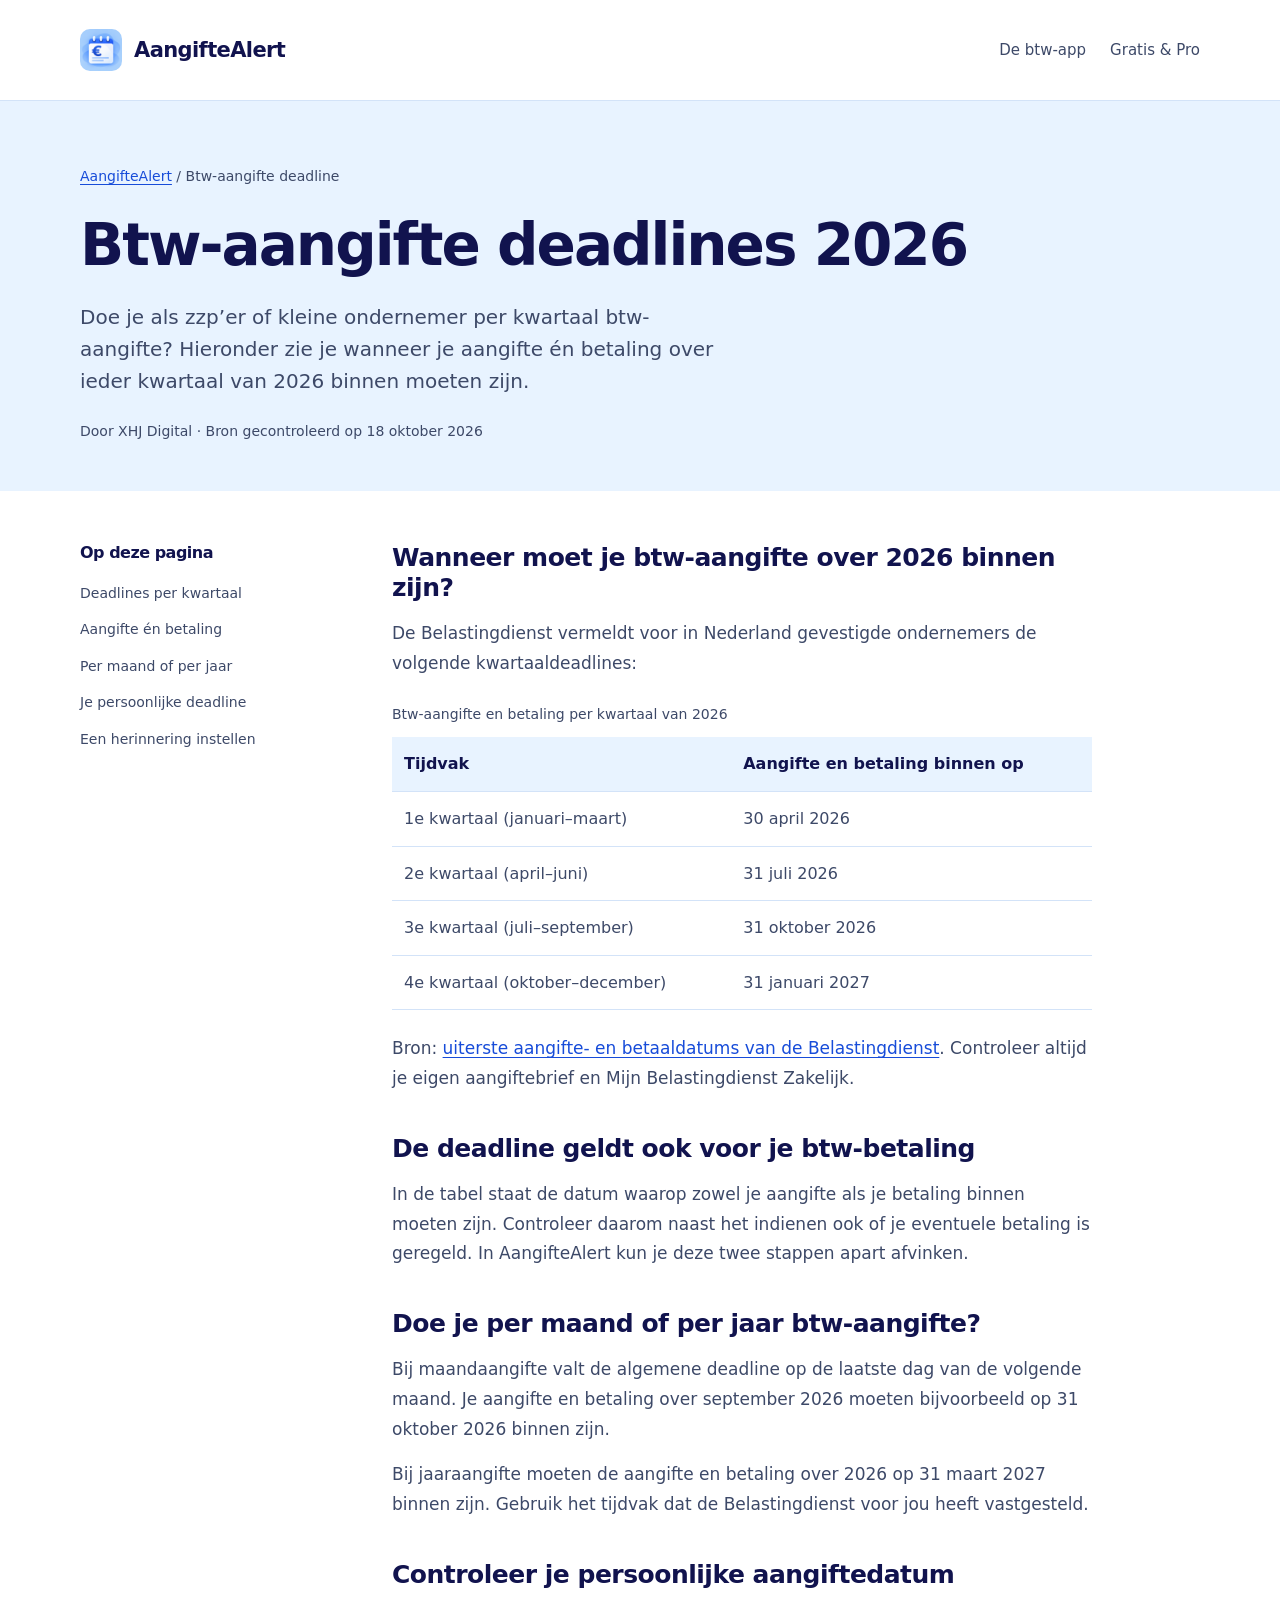
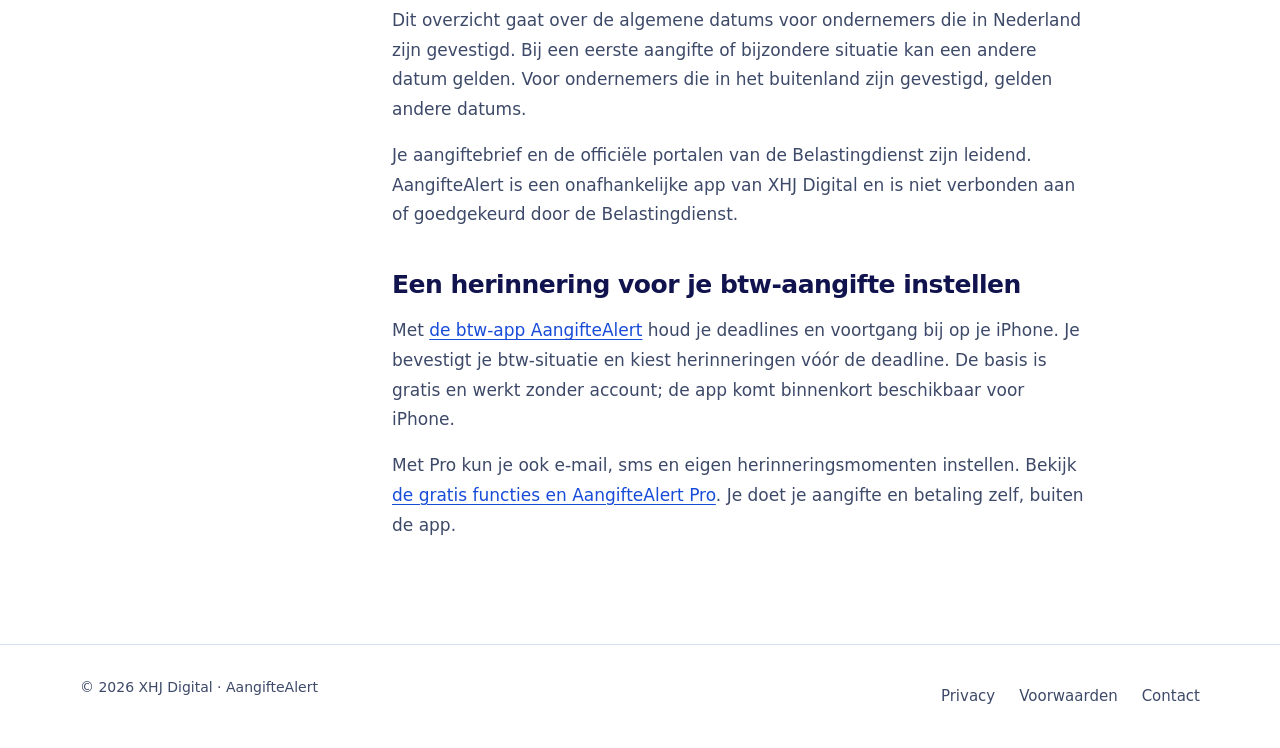
==== btw-aangifte-deadline/index.html @ 1b1a4b18 "Improve search metadata, add VAT deadline guide and sitemap" ====
<!doctype html>
<html lang="nl">
<head>
  <meta charset="utf-8">
  <meta name="viewport" content="width=device-width,initial-scale=1">
  <title>Btw-aangifte deadline 2026: alle kwartalen | AangifteAlert</title>
  <meta name="description" content="Wanneer moet je btw-aangifte over 2026 binnen zijn? Bekijk alle kwartaaldeadlines en betaaldatums, met uitleg over maand- en jaaraangifte en herinneringen.">
  <link rel="canonical" href="https://aangiftealert.nl/btw-aangifte-deadline/">
  <meta name="theme-color" content="#a7ceff">
  <meta property="og:type" content="website">
  <meta property="og:locale" content="nl_NL">
  <meta property="og:site_name" content="AangifteAlert">
  <meta property="og:title" content="Btw-aangifte deadline 2026: alle kwartalen | AangifteAlert">
  <meta property="og:description" content="Alle kwartaaldeadlines en betaaldatums voor je btw-aangifte over 2026, met de Belastingdienst als bron.">
  <meta property="og:url" content="https://aangiftealert.nl/btw-aangifte-deadline/">
  <meta property="og:image" content="https://aangiftealert.nl/assets/app-icon.png">
  <meta property="og:image:alt" content="Het app-icoon van AangifteAlert">
  <meta name="twitter:card" content="summary">
  <link rel="icon" href="../assets/app-icon-small.png?v=20261018" type="image/png">
  <link rel="stylesheet" href="../styles.css?v=20261011-1">
  <link rel="stylesheet" href="../guide.css?v=20261018-1">
  <script type="application/ld+json">
  {
    "@context": "https://schema.org",
    "@graph": [
      {
        "@type": "WebPage",
        "@id": "https://aangiftealert.nl/btw-aangifte-deadline/#webpage",
        "url": "https://aangiftealert.nl/btw-aangifte-deadline/",
        "name": "Btw-aangifte deadline 2026: alle kwartalen | AangifteAlert",
        "description": "Kwartaaldeadlines en betaaldatums voor de btw-aangifte over 2026 voor in Nederland gevestigde ondernemers.",
        "inLanguage": "nl-NL",
        "dateModified": "2026-10-18",
        "isPartOf": { "@id": "https://aangiftealert.nl/#website" },
        "publisher": { "@id": "https://aangiftealert.nl/#organization" },
        "breadcrumb": { "@id": "https://aangiftealert.nl/btw-aangifte-deadline/#breadcrumb" },
        "citation": "https://www.belastingdienst.nl/wps/wcm/connect/nl/btw/content/uiterste-aangifte-en-betaaldatums"
      },
      {
        "@type": "BreadcrumbList",
        "@id": "https://aangiftealert.nl/btw-aangifte-deadline/#breadcrumb",
        "itemListElement": [
          { "@type": "ListItem", "position": 1, "name": "AangifteAlert", "item": "https://aangiftealert.nl/" },
          { "@type": "ListItem", "position": 2, "name": "Btw-aangifte deadline 2026", "item": "https://aangiftealert.nl/btw-aangifte-deadline/" }
        ]
      }
    ]
  }
  </script>
</head>
<body>
  <a class="skip" href="#inhoud">Ga naar inhoud</a>
  <header class="header"><div class="wrap">
    <a class="brand" href="../"><img src="../assets/app-icon-small.png?v=20261018" width="42" height="42" alt="">AangifteAlert</a>
    <nav aria-label="Hoofdnavigatie"><a href="../">De btw-app</a><a href="../#prijzen">Gratis &amp; Pro</a></nav>
  </div></header>
  <main id="inhoud">
    <div class="intro"><div class="wrap">
      <p class="breadcrumb"><a href="../">AangifteAlert</a> / Btw-aangifte deadline</p>
      <h1>Btw-aangifte deadlines 2026</h1>
      <p>Doe je als zzp’er of kleine ondernemer per kwartaal btw-aangifte? Hieronder zie je wanneer je aangifte én betaling over ieder kwartaal van 2026 binnen moeten zijn.</p>
      <div class="date">Door XHJ Digital · Bron gecontroleerd op <time datetime="2026-10-18">18 oktober 2026</time></div>
    </div></div>
    <div class="wrap layout">
      <aside class="toc" aria-label="Inhoudsopgave"><h2>Op deze pagina</h2><ol>
        <li><a href="#kwartaal">Deadlines per kwartaal</a></li>
        <li><a href="#betalen">Aangifte én betaling</a></li>
        <li><a href="#tijdvak">Per maand of per jaar</a></li>
        <li><a href="#persoonlijk">Je persoonlijke deadline</a></li>
        <li><a href="#herinnering">Een herinnering instellen</a></li>
      </ol></aside>
      <article aria-label="Uitleg over btw-aangifte deadlines">
        <section id="kwartaal">
          <h2>Wanneer moet je btw-aangifte over 2026 binnen zijn?</h2>
          <p>De Belastingdienst vermeldt voor in Nederland gevestigde ondernemers de volgende kwartaaldeadlines:</p>
          <div class="deadline-table"><table>
            <caption>Btw-aangifte en betaling per kwartaal van 2026</caption>
            <thead><tr><th scope="col">Tijdvak</th><th scope="col">Aangifte en betaling binnen op</th></tr></thead>
            <tbody>
              <tr><th scope="row">1e kwartaal (januari–maart)</th><td><time datetime="2026-04-30">30 april 2026</time></td></tr>
              <tr><th scope="row">2e kwartaal (april–juni)</th><td><time datetime="2026-07-31">31 juli 2026</time></td></tr>
              <tr><th scope="row">3e kwartaal (juli–september)</th><td><time datetime="2026-10-31">31 oktober 2026</time></td></tr>
              <tr><th scope="row">4e kwartaal (oktober–december)</th><td><time datetime="2027-01-31">31 januari 2027</time></td></tr>
            </tbody>
          </table></div>
          <p>Bron: <a href="https://www.belastingdienst.nl/wps/wcm/connect/nl/btw/content/uiterste-aangifte-en-betaaldatums">uiterste aangifte- en betaaldatums van de Belastingdienst</a>. Controleer altijd je eigen aangiftebrief en Mijn Belastingdienst Zakelijk.</p>
        </section>
        <section id="betalen">
          <h2>De deadline geldt ook voor je btw-betaling</h2>
          <p>In de tabel staat de datum waarop zowel je aangifte als je betaling binnen moeten zijn. Controleer daarom naast het indienen ook of je eventuele betaling is geregeld. In AangifteAlert kun je deze twee stappen apart afvinken.</p>
        </section>
        <section id="tijdvak">
          <h2>Doe je per maand of per jaar btw-aangifte?</h2>
          <p>Bij maandaangifte valt de algemene deadline op de laatste dag van de volgende maand. Je aangifte en betaling over september 2026 moeten bijvoorbeeld op <time datetime="2026-10-31">31 oktober 2026</time> binnen zijn.</p>
          <p>Bij jaaraangifte moeten de aangifte en betaling over 2026 op <time datetime="2027-03-31">31 maart 2027</time> binnen zijn. Gebruik het tijdvak dat de Belastingdienst voor jou heeft vastgesteld.</p>
        </section>
        <section id="persoonlijk">
          <h2>Controleer je persoonlijke aangiftedatum</h2>
          <p>Dit overzicht gaat over de algemene datums voor ondernemers die in Nederland zijn gevestigd. Bij een eerste aangifte of bijzondere situatie kan een andere datum gelden. Voor ondernemers die in het buitenland zijn gevestigd, gelden andere datums.</p>
          <p>Je aangiftebrief en de officiële portalen van de Belastingdienst zijn leidend. AangifteAlert is een onafhankelijke app van XHJ Digital en is niet verbonden aan of goedgekeurd door de Belastingdienst.</p>
        </section>
        <section id="herinnering">
          <h2>Een herinnering voor je btw-aangifte instellen</h2>
          <p>Met <a href="../">de btw-app AangifteAlert</a> houd je deadlines en voortgang bij op je iPhone. Je bevestigt je btw-situatie en kiest herinneringen vóór de deadline. De basis is gratis en werkt zonder account; de app komt binnenkort beschikbaar voor iPhone.</p>
          <p>Met Pro kun je ook e-mail, sms en eigen herinneringsmomenten instellen. Bekijk <a href="../#prijzen">de gratis functies en AangifteAlert Pro</a>. Je doet je aangifte en betaling zelf, buiten de app.</p>
        </section>
      </article>
    </div>
  </main>
  <footer class="footer"><div class="wrap"><p>© 2026 XHJ Digital · AangifteAlert</p><nav aria-label="Voettekst"><a href="../privacy/">Privacy</a><a href="../terms/">Voorwaarden</a><a href="mailto:xhjdigital@gmail.com">Contact</a></nav></div></footer>
</body>
</html>
---- styles.css ----
:root{color-scheme:light;--navy:#11134e;--blue:#235be8;--paper:#fff;--wash:#e8f3ff;--line:#d3e3f8;--body:#3d4968;--yellow:#f9e11e;font-family:system-ui,-apple-system,BlinkMacSystemFont,"Segoe UI",sans-serif;color:var(--body);background:var(--paper)}
*{box-sizing:border-box}body{margin:0;font-size:17px;line-height:1.75}a{color:#174cd9;text-underline-offset:.2em}a:hover{text-decoration-thickness:2px}a:focus-visible{outline:3px solid var(--blue);outline-offset:5px;border-radius:3px}.skip{position:absolute;left:1rem;top:-6rem;background:white;padding:.6rem 1rem;z-index:2}.skip:focus{top:1rem}.wrap{width:min(1120px,calc(100% - 48px));margin:auto}.header{border-bottom:1px solid var(--line)}.header .wrap{display:flex;align-items:center;justify-content:space-between;gap:24px;min-height:100px}.brand{display:flex;align-items:center;gap:12px;font-weight:750;font-size:21px;letter-spacing:-.6px;color:var(--navy);text-decoration:none}.brand svg{flex-shrink:0}.brand img{flex-shrink:0;border-radius:10px}nav{display:flex;gap:24px}nav a{font-size:15px;text-decoration:none;color:var(--body);padding:8px 0}nav a[aria-current=page]{color:var(--navy);font-weight:700;box-shadow:0 3px var(--blue)}.intro{background:var(--wash);padding:64px 0 48px}h1,h2,h3{color:var(--navy);line-height:1.2}h1{font-size:clamp(36px,5vw,58px);font-weight:750;letter-spacing:-2px;margin:0 0 20px}h2{font-size:25px;letter-spacing:-.5px;margin:0 0 16px}h3{font-size:21px;margin:0 0 10px}.intro p{max-width:660px;margin:0 0 22px;font-size:20px;line-height:1.6}.date{font-size:14px;color:var(--body)}.layout{display:grid;grid-template-columns:240px minmax(0,700px);gap:72px;padding-top:52px;padding-bottom:64px}.toc{align-self:start;font-size:14px;position:sticky;top:28px}.toc h2{font-size:16px;margin-bottom:18px}.toc ol{list-style:none;padding:0;margin:0}.toc li{margin:0 0 12px}.toc a{color:var(--body);text-decoration:none}.toc a:hover{color:var(--blue);text-decoration:underline}article section{margin-bottom:40px;scroll-margin-top:28px}article p{margin:0 0 16px}article ul{margin:0 0 18px;padding-left:24px}article li{padding-left:4px;margin-bottom:8px}.summary{border-left:5px solid var(--blue);padding:4px 0 4px 24px;margin-bottom:42px}.summary p:last-child{margin-bottom:0}.footer{border-top:1px solid var(--line);padding:30px 0;font-size:14px}.footer .wrap{display:flex;gap:24px;justify-content:space-between;flex-wrap:wrap}.footer p{margin:0}.home{padding:68px 0 90px;max-width:820px}.home p{max-width:630px;font-size:20px}.documents{display:grid;grid-template-columns:1fr 1fr;gap:36px;margin-top:52px}.document{border-top:4px solid var(--blue);padding-top:24px}.document p{font-size:17px}.document a{font-weight:650}.note{margin-top:52px;font-size:16px!important}.highlight{background:var(--yellow);padding:2px 8px;color:var(--navy);border-radius:4px}
@media(max-width:800px){.layout{grid-template-columns:1fr;gap:36px;padding-top:32px}.toc{position:static;border-bottom:1px solid var(--line);padding-bottom:20px}.toc ol{columns:2;column-gap:24px}.toc li{break-inside:avoid}.intro{padding:40px 0 32px}.header .wrap{min-height:90px}.header nav{gap:16px}.brand{font-size:18px;gap:8px}.brand svg{width:34px}.home{padding-top:44px}}
@media(max-width:480px){.wrap{width:calc(100% - 36px)}.header .wrap{align-items:flex-start;flex-direction:column;gap:10px;padding-top:18px;padding-bottom:18px}.header nav{gap:24px}h1{font-size:clamp(27px,8vw,36px);letter-spacing:-1px}.toc ol{columns:1}.documents{grid-template-columns:1fr;gap:36px}.intro p,.home p{font-size:18px}body{font-size:16px}.footer .wrap{gap:12px}}
@media print{.header,.toc,.footer,.skip{display:none}.intro{background:none;padding:0}.wrap{width:100%}.layout{display:block;padding-top:28px}body{font-size:11pt;color:#000}h1{font-size:28pt}h2{font-size:17pt}article section{break-inside:avoid}.summary{border-color:#000}a{color:#000}}
---- guide.css ----
.intro .breadcrumb { font-size:14px; margin-bottom:24px; }
.deadline-table { margin:24px 0; }
.deadline-table table { width:100%; border-collapse:collapse; font-size:16px; line-height:1.6; }
.deadline-table caption { text-align:left; font-size:14px; margin-bottom:12px; }
.deadline-table th,.deadline-table td { text-align:left; padding:14px 12px; border-bottom:1px solid var(--line); vertical-align:top; }
.deadline-table thead { background:var(--wash); color:var(--navy); }
.deadline-table tbody th { font-weight:500; }
@media(max-width:480px) {
  .deadline-table table { font-size:14px; }
  .deadline-table th,.deadline-table td { padding:12px 8px; }
  .footer nav { flex-wrap:wrap; gap:16px; }
}
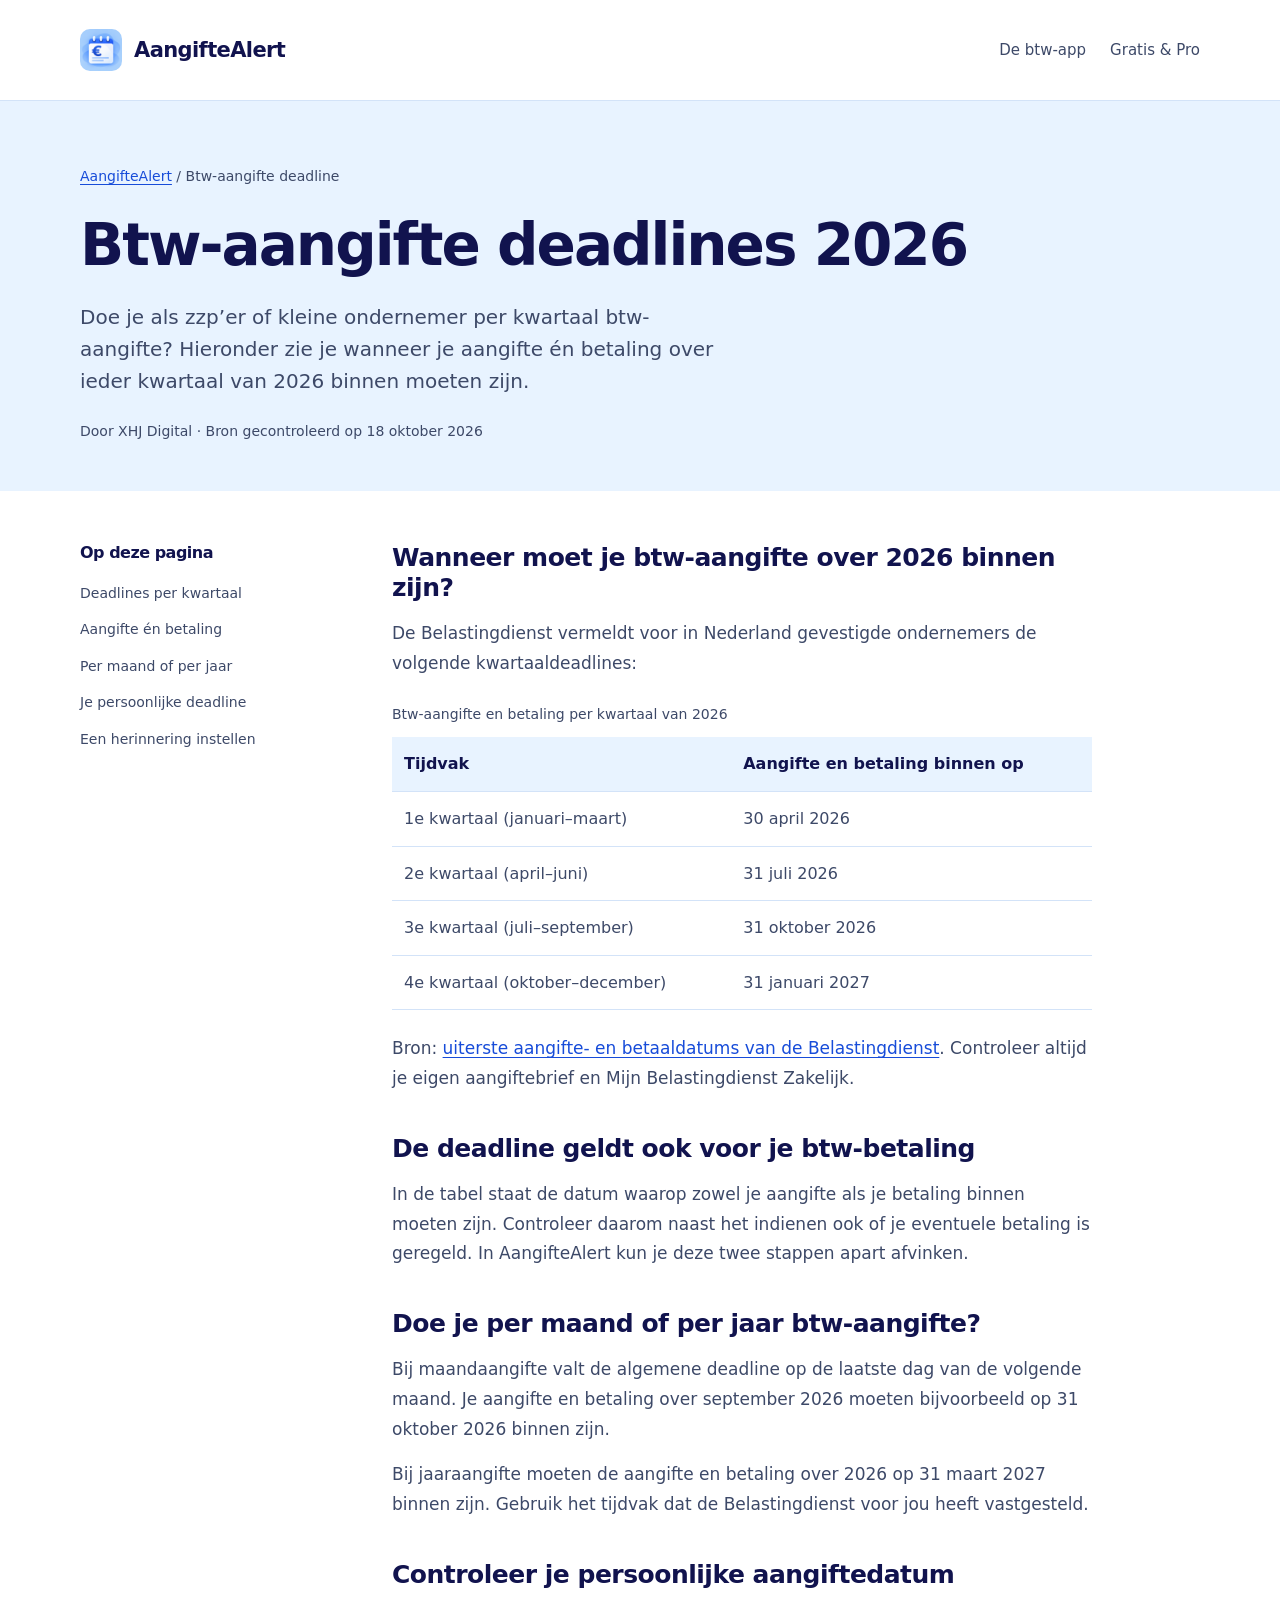
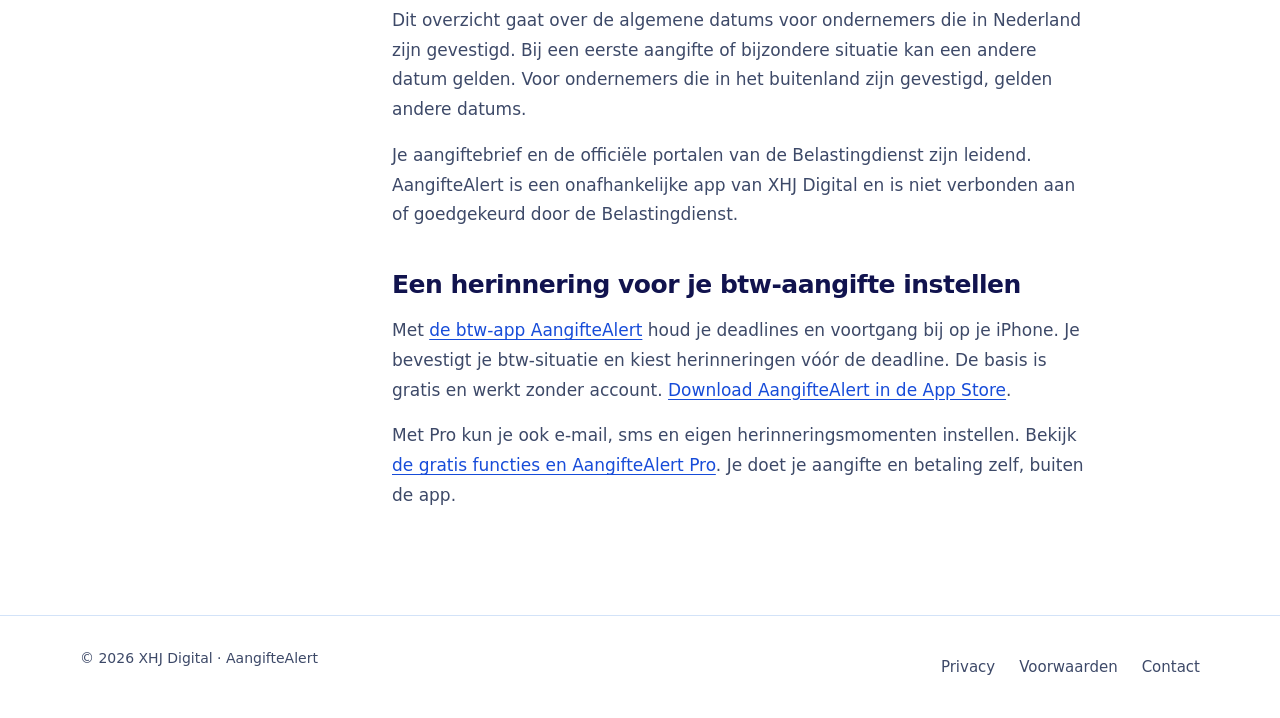
==== commit 04eb3912: "Add official Dutch App Store download badge and update availability" ====
--- a/btw-aangifte-deadline/index.html
+++ b/btw-aangifte-deadline/index.html
@@ -101,7 +101,7 @@
         </section>
         <section id="herinnering">
           <h2>Een herinnering voor je btw-aangifte instellen</h2>
-          <p>Met <a href="../">de btw-app AangifteAlert</a> houd je deadlines en voortgang bij op je iPhone. Je bevestigt je btw-situatie en kiest herinneringen vóór de deadline. De basis is gratis en werkt zonder account; de app komt binnenkort beschikbaar voor iPhone.</p>
+          <p>Met <a href="../">de btw-app AangifteAlert</a> houd je deadlines en voortgang bij op je iPhone. Je bevestigt je btw-situatie en kiest herinneringen vóór de deadline. De basis is gratis en werkt zonder account. <a href="https://apps.apple.com/nl/app/aangiftealert-btw-op-tijd/id6819453752">Download AangifteAlert in de App Store</a>.</p>
           <p>Met Pro kun je ook e-mail, sms en eigen herinneringsmomenten instellen. Bekijk <a href="../#prijzen">de gratis functies en AangifteAlert Pro</a>. Je doet je aangifte en betaling zelf, buiten de app.</p>
         </section>
       </article>
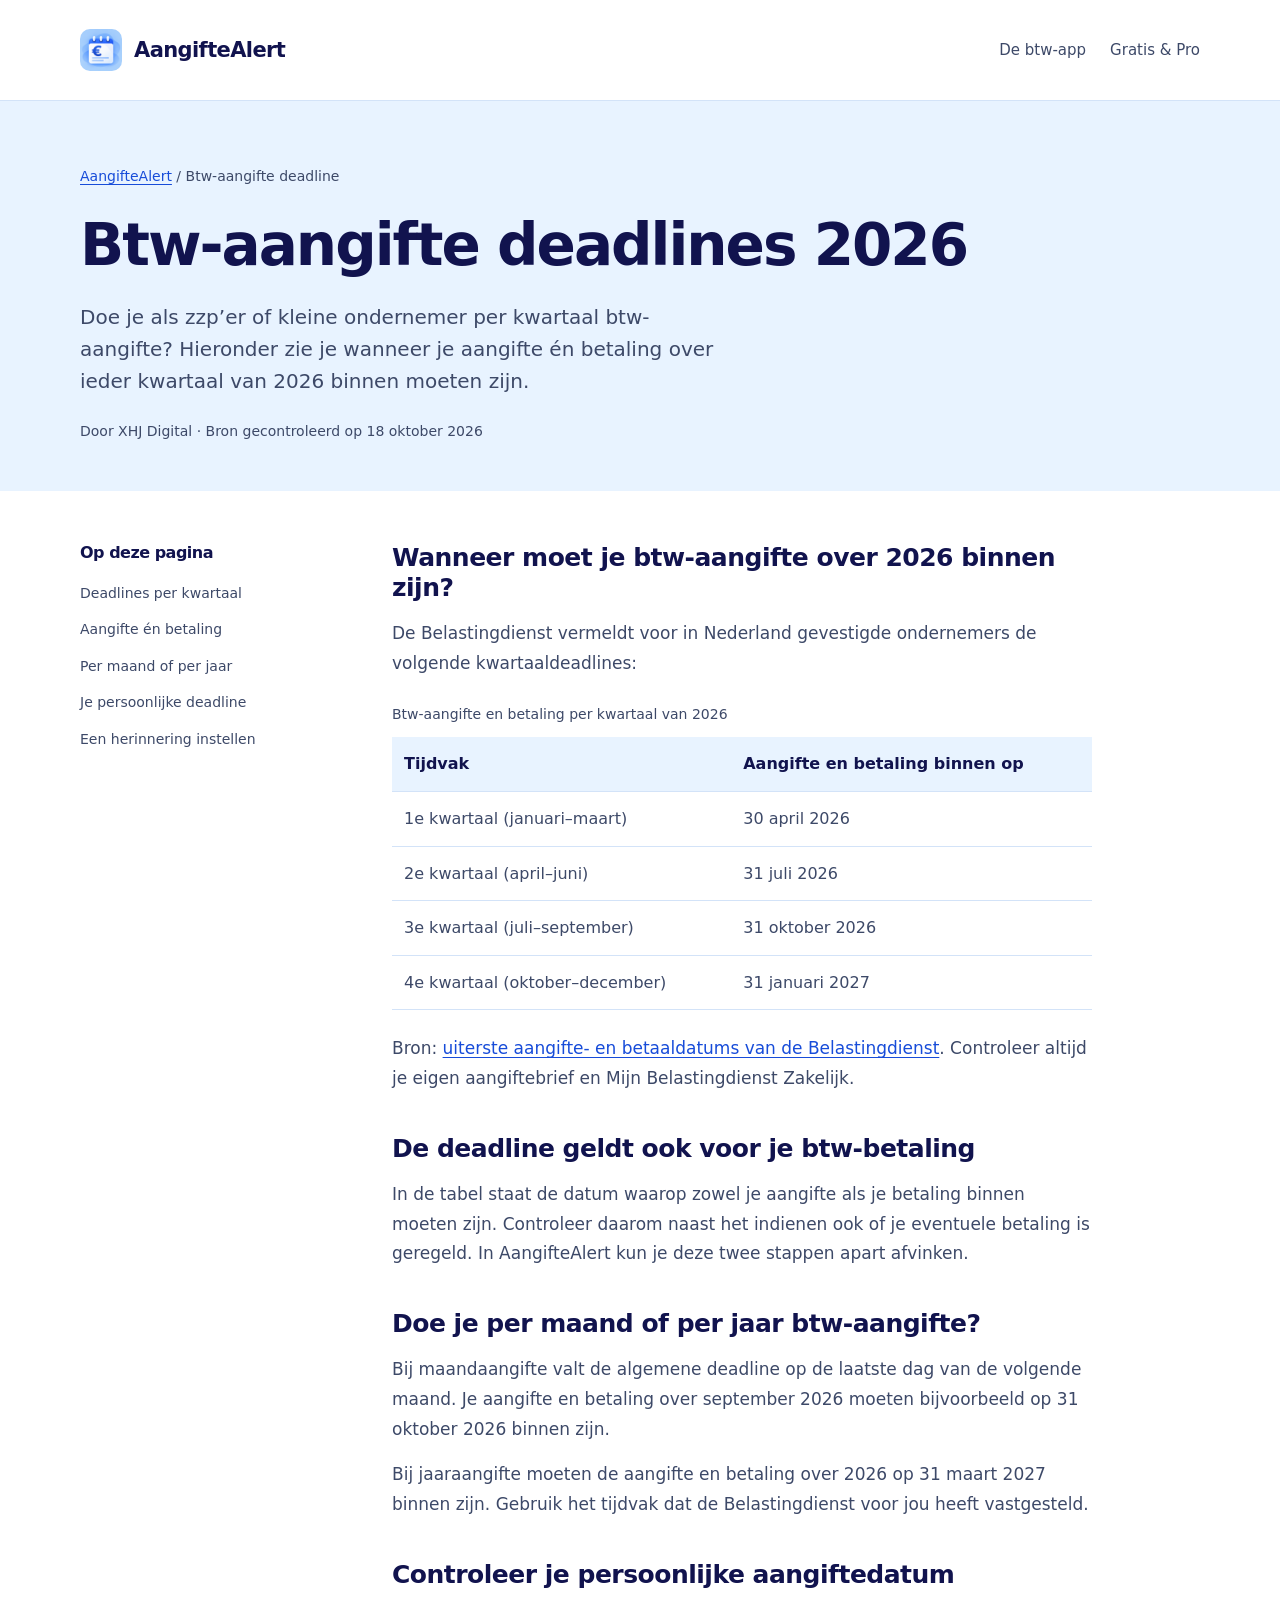
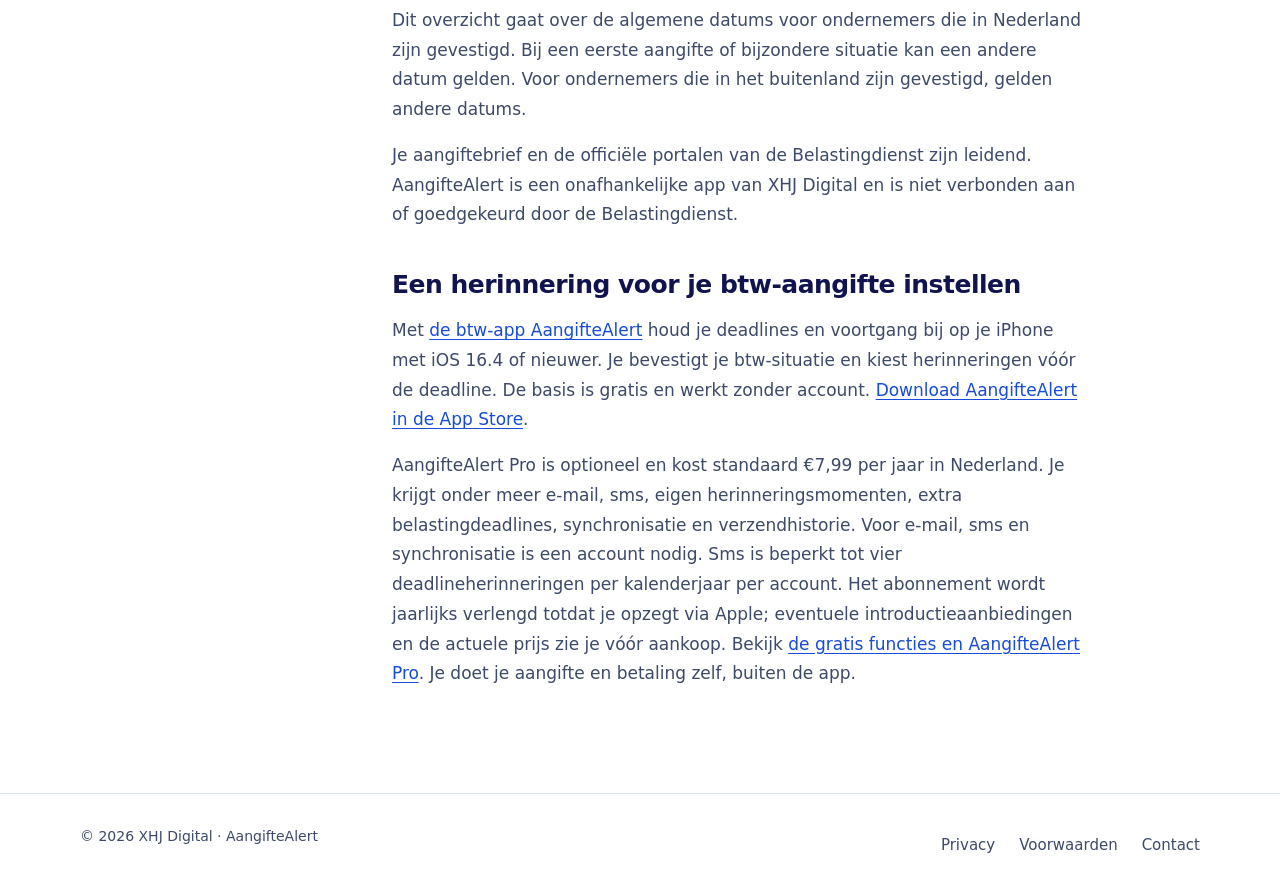
==== commit 8a4f5d0b: "Describe the iPhone app and optional Pro subscription in structured data" ====
--- a/btw-aangifte-deadline/index.html
+++ b/btw-aangifte-deadline/index.html
@@ -31,8 +31,10 @@
         "description": "Kwartaaldeadlines en betaaldatums voor de btw-aangifte over 2026 voor in Nederland gevestigde ondernemers.",
         "inLanguage": "nl-NL",
         "dateModified": "2026-10-18",
+        "lastReviewed": "2026-10-18",
         "isPartOf": { "@id": "https://aangiftealert.nl/#website" },
         "publisher": { "@id": "https://aangiftealert.nl/#organization" },
+        "mentions": { "@id": "https://aangiftealert.nl/#app" },
         "breadcrumb": { "@id": "https://aangiftealert.nl/btw-aangifte-deadline/#breadcrumb" },
         "citation": "https://www.belastingdienst.nl/wps/wcm/connect/nl/btw/content/uiterste-aangifte-en-betaaldatums"
       },
@@ -101,8 +103,8 @@
         </section>
         <section id="herinnering">
           <h2>Een herinnering voor je btw-aangifte instellen</h2>
-          <p>Met <a href="../">de btw-app AangifteAlert</a> houd je deadlines en voortgang bij op je iPhone. Je bevestigt je btw-situatie en kiest herinneringen vóór de deadline. De basis is gratis en werkt zonder account. <a href="https://apps.apple.com/nl/app/aangiftealert-btw-op-tijd/id6819453752">Download AangifteAlert in de App Store</a>.</p>
-          <p>Met Pro kun je ook e-mail, sms en eigen herinneringsmomenten instellen. Bekijk <a href="../#prijzen">de gratis functies en AangifteAlert Pro</a>. Je doet je aangifte en betaling zelf, buiten de app.</p>
+          <p>Met <a href="../">de btw-app AangifteAlert</a> houd je deadlines en voortgang bij op je iPhone met iOS 16.4 of nieuwer. Je bevestigt je btw-situatie en kiest herinneringen vóór de deadline. De basis is gratis en werkt zonder account. <a href="https://apps.apple.com/nl/app/aangiftealert-btw-op-tijd/id6819453752">Download AangifteAlert in de App Store</a>.</p>
+          <p>AangifteAlert Pro is optioneel en kost standaard €7,99 per jaar in Nederland. Je krijgt onder meer e-mail, sms, eigen herinneringsmomenten, extra belastingdeadlines, synchronisatie en verzendhistorie. Voor e-mail, sms en synchronisatie is een account nodig. Sms is beperkt tot vier deadlineherinneringen per kalenderjaar per account. Het abonnement wordt jaarlijks verlengd totdat je opzegt via Apple; eventuele introductieaanbiedingen en de actuele prijs zie je vóór aankoop. Bekijk <a href="../#prijzen">de gratis functies en AangifteAlert Pro</a>. Je doet je aangifte en betaling zelf, buiten de app.</p>
         </section>
       </article>
     </div>
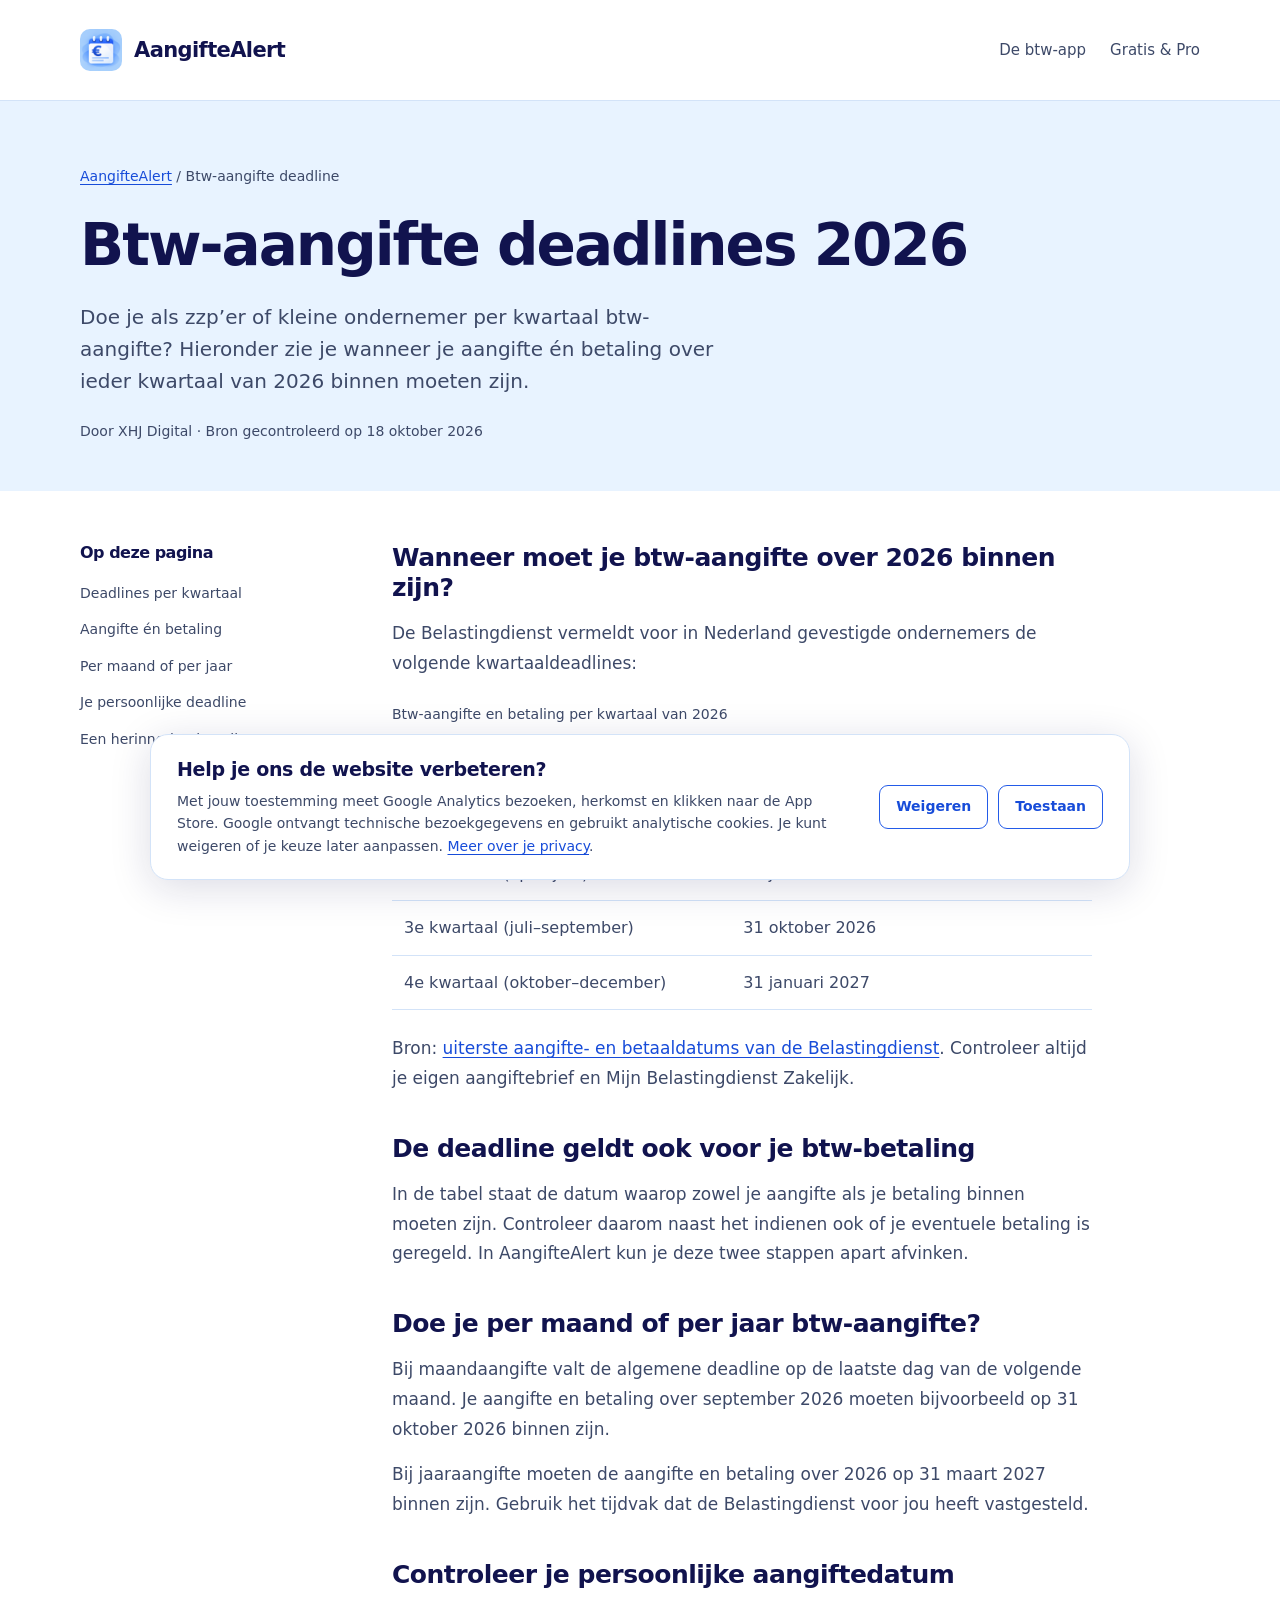
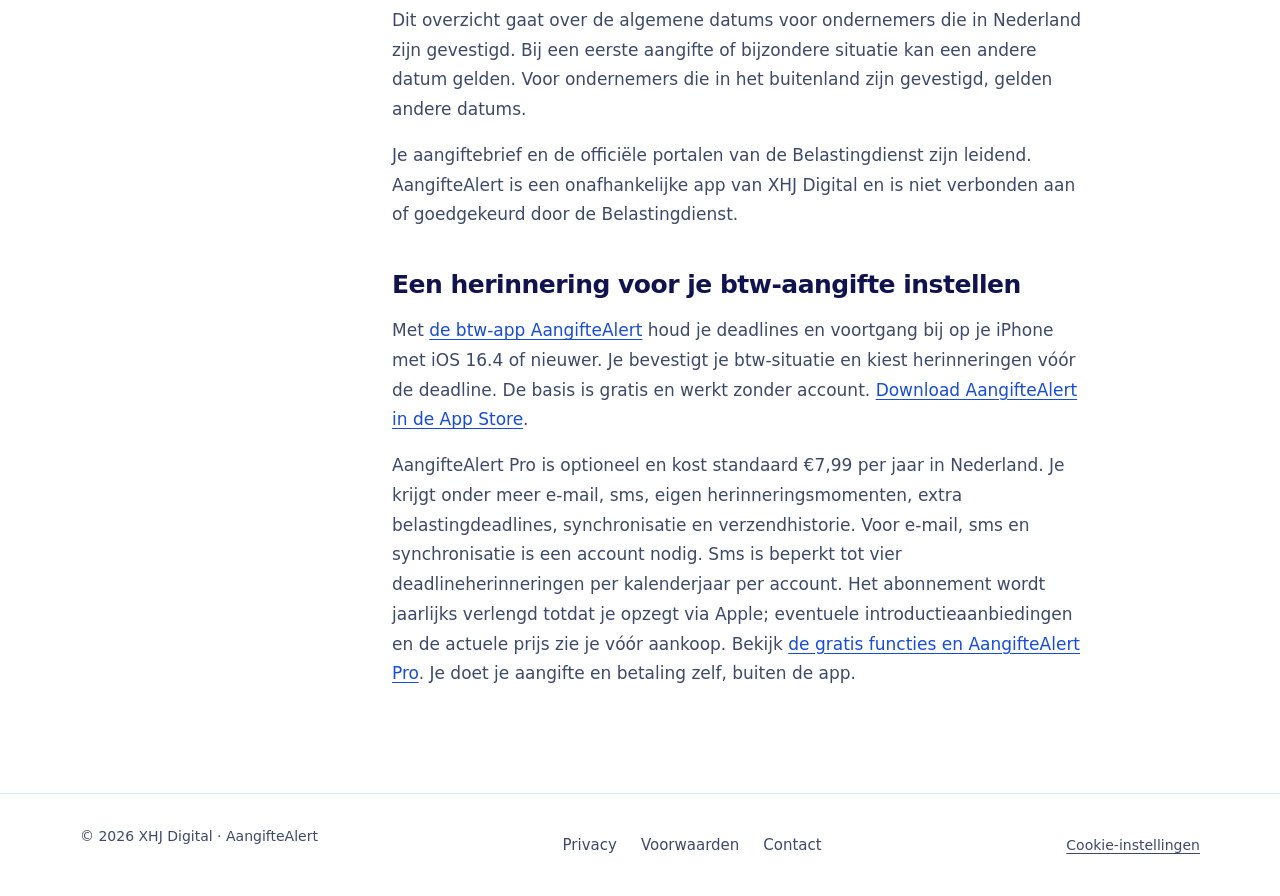
==== commit c04d6094: "Measure consented website visits and App Store clicks with GA4" ====
--- a/btw-aangifte-deadline/index.html
+++ b/btw-aangifte-deadline/index.html
@@ -49,6 +49,9 @@
     ]
   }
   </script>
+<meta name="ga-measurement-id" content="G-WE1Q06W9TV">
+<link rel="stylesheet" href="../analytics.css?v=20261018-1">
+<script defer src="../analytics.js?v=20261018-1"></script>
 </head>
 <body>
   <a class="skip" href="#inhoud">Ga naar inhoud</a>
--- a/analytics.css
+++ b/analytics.css
@@ -0,0 +1,13 @@
+.analytics-consent[hidden]{display:none!important}
+.analytics-consent{position:fixed;z-index:1000;inset:auto 20px 20px;max-width:980px;margin:auto;display:flex;align-items:center;gap:24px;padding:22px 26px;border:1px solid #d3e3f8;border-radius:18px;background:#fff;color:#3d4968;box-shadow:0 8px 40px #11134e26;font-family:system-ui,-apple-system,BlinkMacSystemFont,"Segoe UI",sans-serif;text-align:left}
+.analytics-consent-copy{flex:1;min-width:0}
+.analytics-consent h2{margin:0 0 8px;color:#11134e;font-size:19px;line-height:1.3;letter-spacing:-.3px}
+.analytics-consent p{margin:0;font-size:14px;line-height:1.6}
+.analytics-consent a{color:#174cd9;text-decoration:underline}
+.analytics-consent-actions{display:flex;gap:10px;flex-shrink:0}
+.analytics-consent-actions button{appearance:none;min-height:44px;padding:10px 16px;border:1px solid #235be8;border-radius:9px;background:#fff;color:#174cd9;font:600 14px/1.4 system-ui,sans-serif;cursor:pointer}
+.analytics-consent-actions button:hover{background:#e8f3ff}
+.analytics-consent button:focus-visible,.analytics-settings:focus-visible{outline:3px solid #235be8;outline-offset:4px}
+.analytics-settings{appearance:none;padding:8px 0;border:0;background:transparent;color:inherit;font:inherit;font-size:14px;text-decoration:underline;text-underline-offset:.2em;cursor:pointer}
+@media(max-width:700px){.analytics-consent{inset:auto 12px 12px;max-height:calc(100dvh - 24px);overflow:auto;display:block;padding:20px}.analytics-consent-actions{margin-top:16px}.analytics-consent-actions button{flex:1}.analytics-consent h2{font-size:18px}}
+@media print{.analytics-consent,.analytics-settings{display:none!important}}
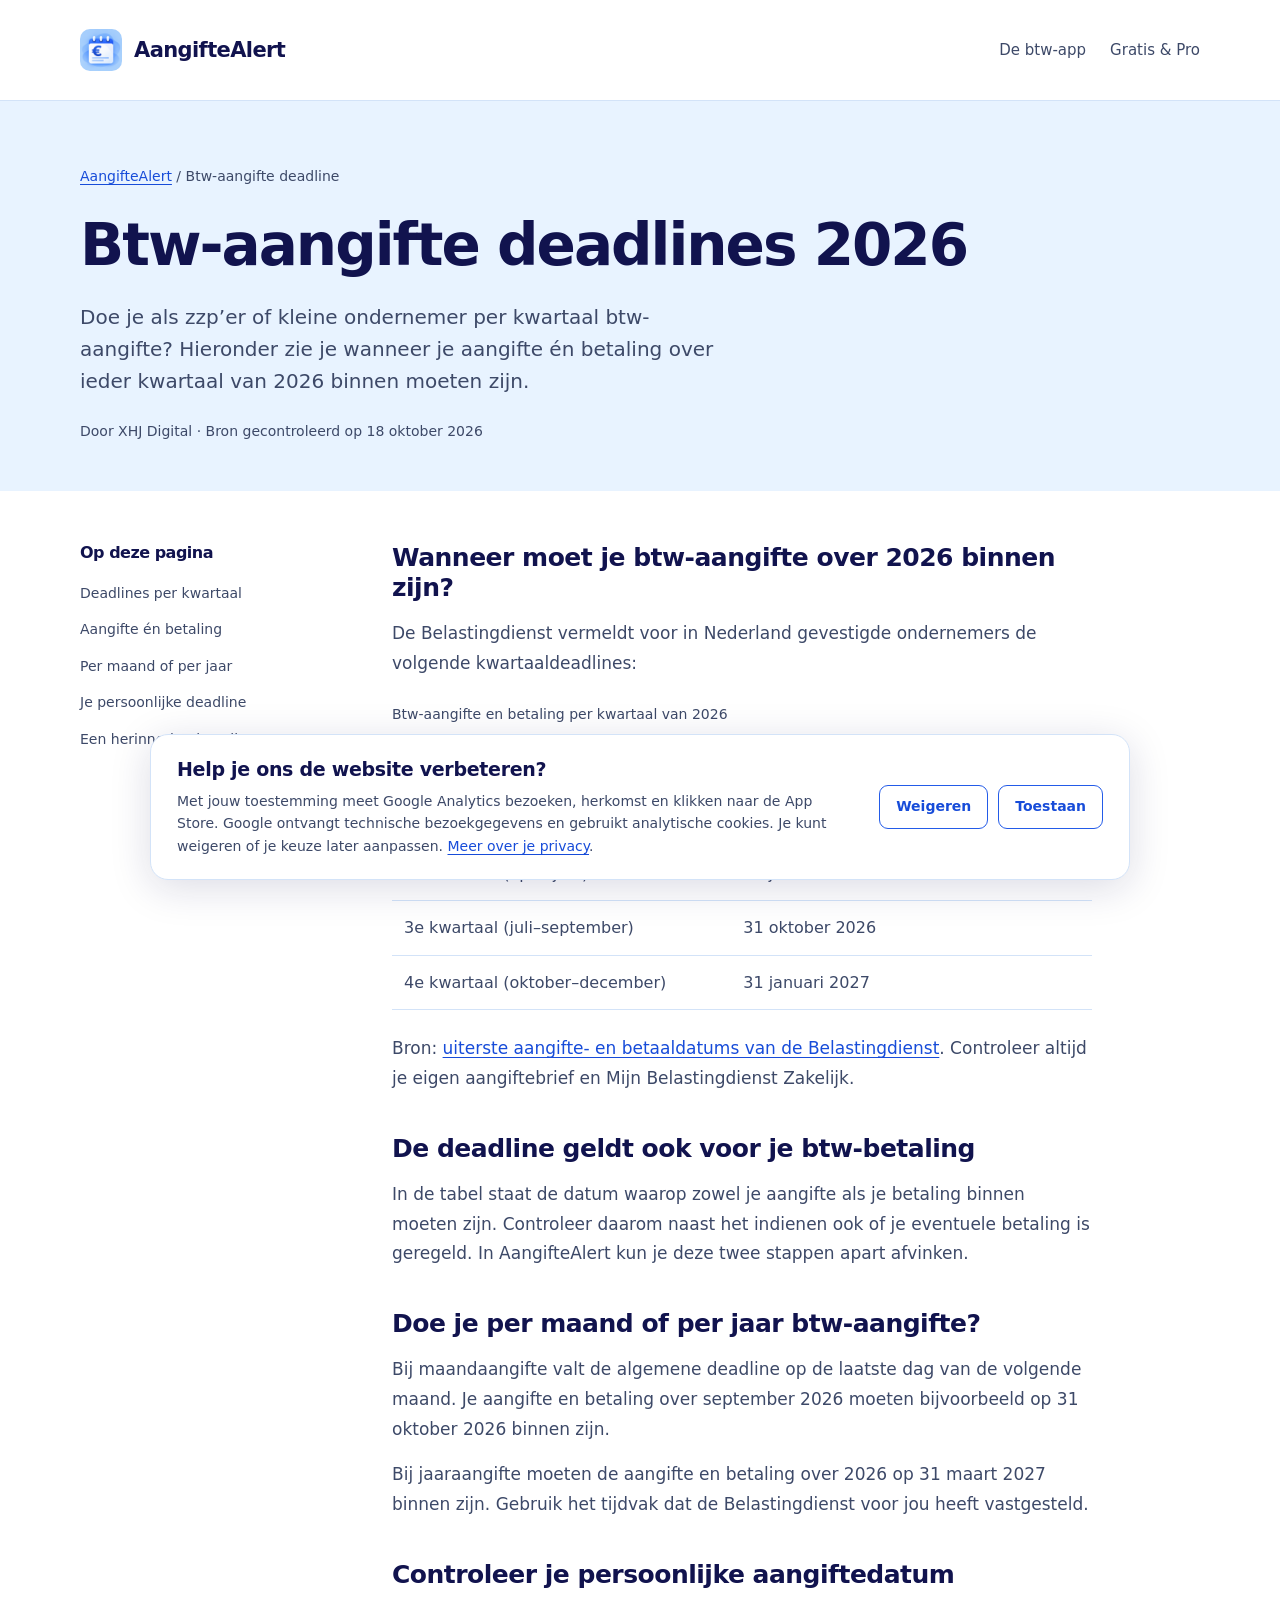
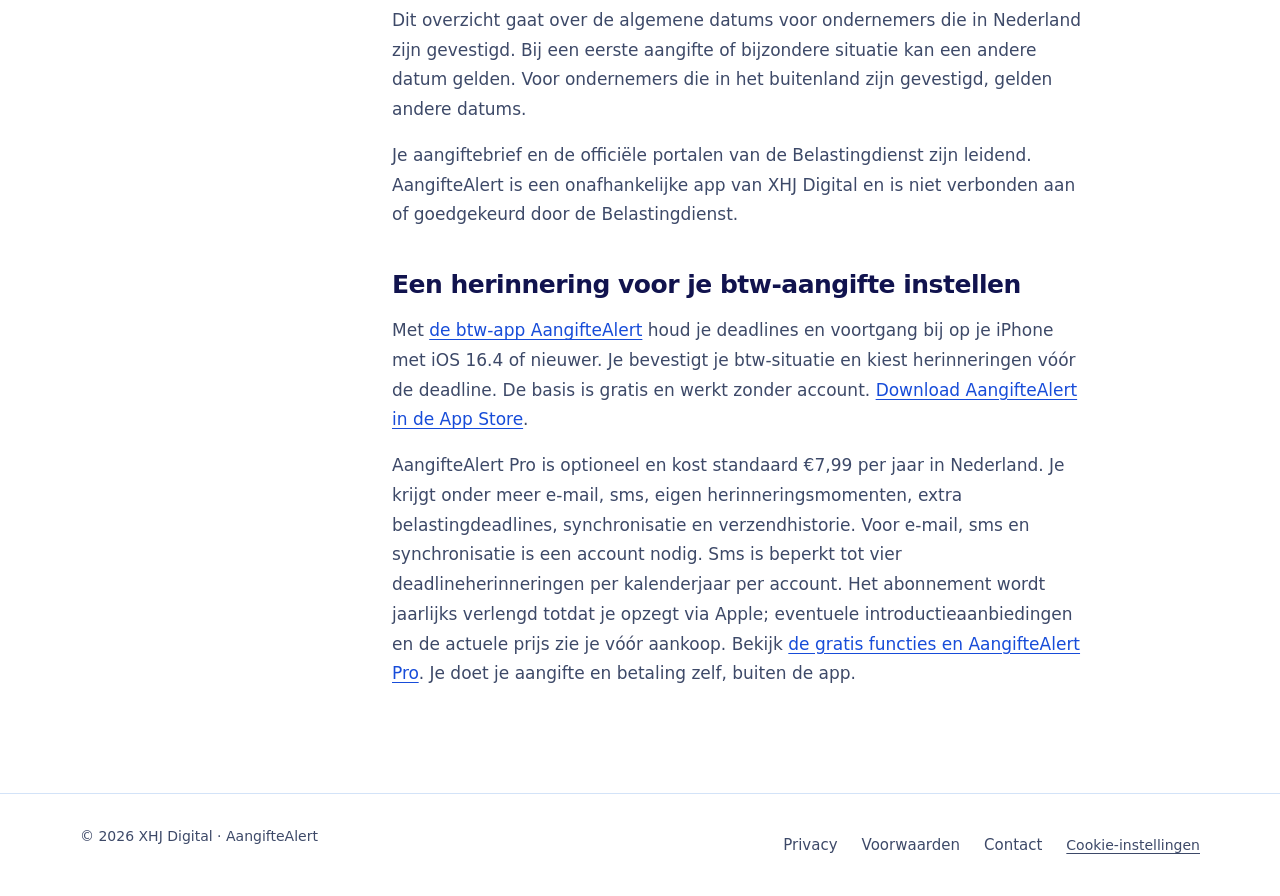
==== commit 6a6e8232: "Measure consented website visits and App Store clicks with GA4" ====
--- a/btw-aangifte-deadline/index.html
+++ b/btw-aangifte-deadline/index.html
@@ -50,8 +50,8 @@
   }
   </script>
 <meta name="ga-measurement-id" content="G-WE1Q06W9TV">
-<link rel="stylesheet" href="../analytics.css?v=20261018-1">
-<script defer src="../analytics.js?v=20261018-1"></script>
+<link rel="stylesheet" href="../analytics.css?v=20261018-2">
+<script defer src="../analytics.js?v=20261018-2"></script>
 </head>
 <body>
   <a class="skip" href="#inhoud">Ga naar inhoud</a>
